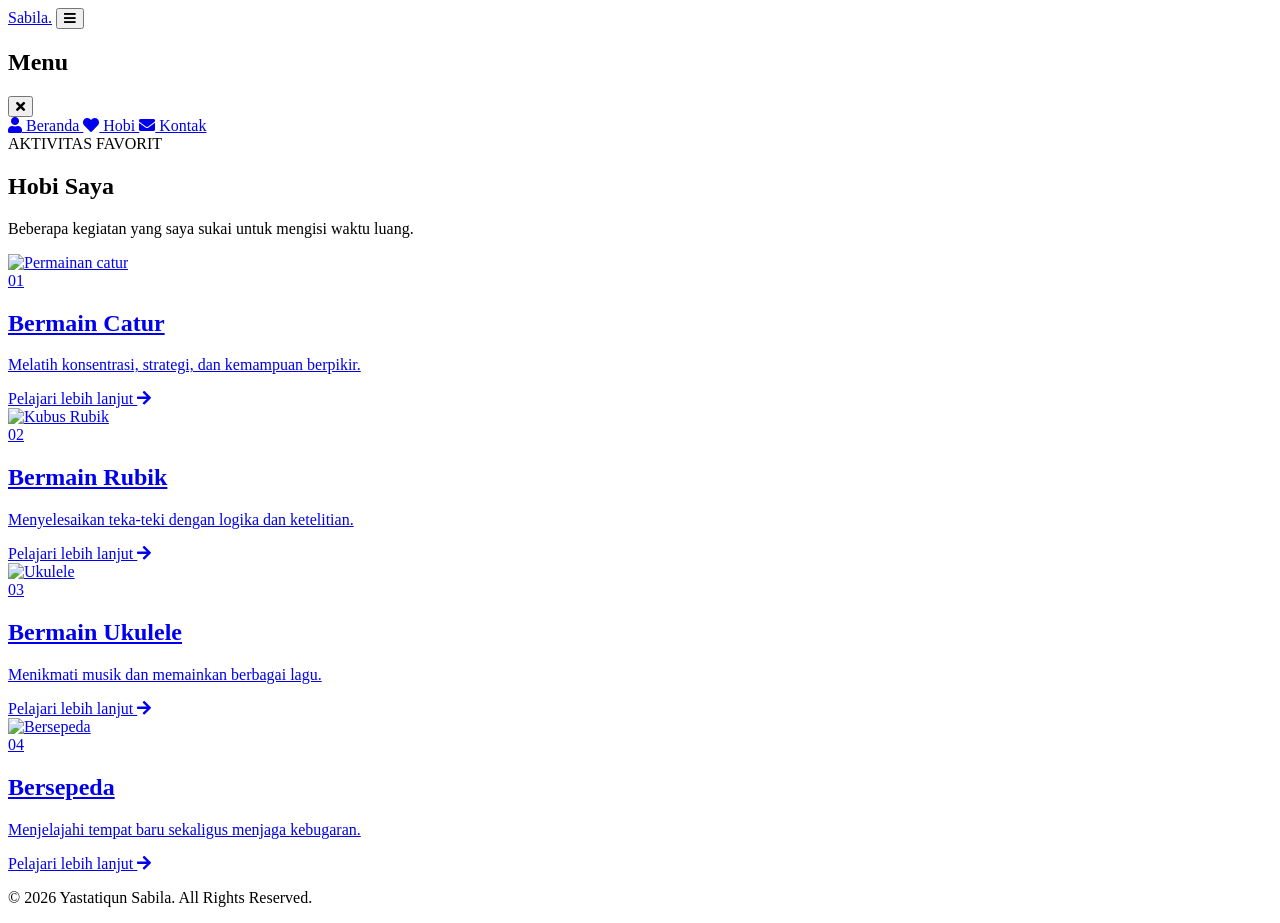
==== hobi.html @ cd987e85 "Update hobi.html" ====
<!DOCTYPE html>
<html lang="id">
<head>
    <meta charset="UTF-8">
    <meta name="viewport" content="width=device-width, initial-scale=1.0">
    <title>Hobi | Yastatiqun Sabila</title>
    <link rel="stylesheet" href="css projek.css">
    <link rel="stylesheet" href="https://cdnjs.cloudflare.com/ajax/libs/font-awesome/5.15.4/css/all.min.css">
</head>
<body>

<header class="header">
    <a href="index.html" class="logo">Sabila<span>.</span></a>
    <button class="btn" aria-label="Buka menu">
        <i class="fas fa-bars"></i>
    </button>
</header>

<aside class="sidebar">
    <div class="sidebar-title">
        <h2>Menu</h2>
        <button class="close-btn" aria-label="Tutup menu">
            <i class="fas fa-times"></i>
        </button>
    </div>

    <nav>
        <a href="index.html">
            <i class="fas fa-user"></i> Beranda
        </a>
        <a href="hobi.html" class="active">
            <i class="fas fa-heart"></i> Hobi
        </a>
        <a href="konten1.html">
            <i class="fas fa-envelope"></i> Kontak
        </a>
    </nav>
</aside>

<div class="overlay"></div>

<main class="container">

    <section class="page-heading">
        <span>AKTIVITAS FAVORIT</span>
        <h1>Hobi Saya</h1>
        <p>Beberapa kegiatan yang saya sukai untuk mengisi waktu luang.</p>
    </section>

    <section class="hobby-grid">

        <a href="https://id.wikipedia.org/wiki/Catur" target="_blank"
           class="hobby-card">
            <img src="images (1).jpeg" alt="Permainan catur">
            <div class="hobby-content">
                <span>01</span>
                <h2>Bermain Catur</h2>
                <p>Melatih konsentrasi, strategi, dan kemampuan berpikir.</p>
                <div class="card-link">Pelajari lebih lanjut <i class="fas fa-arrow-right"></i></div>
            </div>
        </a>

        <a href="https://id.wikipedia.org/wiki/Kubus_Rubik" target="_blank"
           class="hobby-card">
            <img src="rubik_43.jpeg" alt="Kubus Rubik">
            <div class="hobby-content">
                <span>02</span>
                <h2>Bermain Rubik</h2>
                <p>Menyelesaikan teka-teki dengan logika dan ketelitian.</p>
                <div class="card-link">Pelajari lebih lanjut <i class="fas fa-arrow-right"></i></div>
            </div>
        </a>

        <a href="https://id.wikipedia.org/wiki/Ukulele" target="_blank"
           class="hobby-card">
            <img src="ukulele.jpg" alt="Ukulele">
            <div class="hobby-content">
                <span>03</span>
                <h2>Bermain Ukulele</h2>
                <p>Menikmati musik dan memainkan berbagai lagu.</p>
                <div class="card-link">Pelajari lebih lanjut <i class="fas fa-arrow-right"></i></div>
            </div>
        </a>

        <a href="https://id.wikipedia.org/wiki/Sepeda" target="_blank"
           class="hobby-card">
            <img src="sepeda.jpg" alt="Bersepeda">
            <div class="hobby-content">
                <span>04</span>
                <h2>Bersepeda</h2>
                <p>Menjelajahi tempat baru sekaligus menjaga kebugaran.</p>
                <div class="card-link">Pelajari lebih lanjut <i class="fas fa-arrow-right"></i></div>
            </div>
        </a>

    </section>

</main>

<footer class="footer">
    <p>© 2026 Yastatiqun Sabila. All Rights Reserved.</p>
</footer>

<script src="projek.js"></script>
</body>
</html>
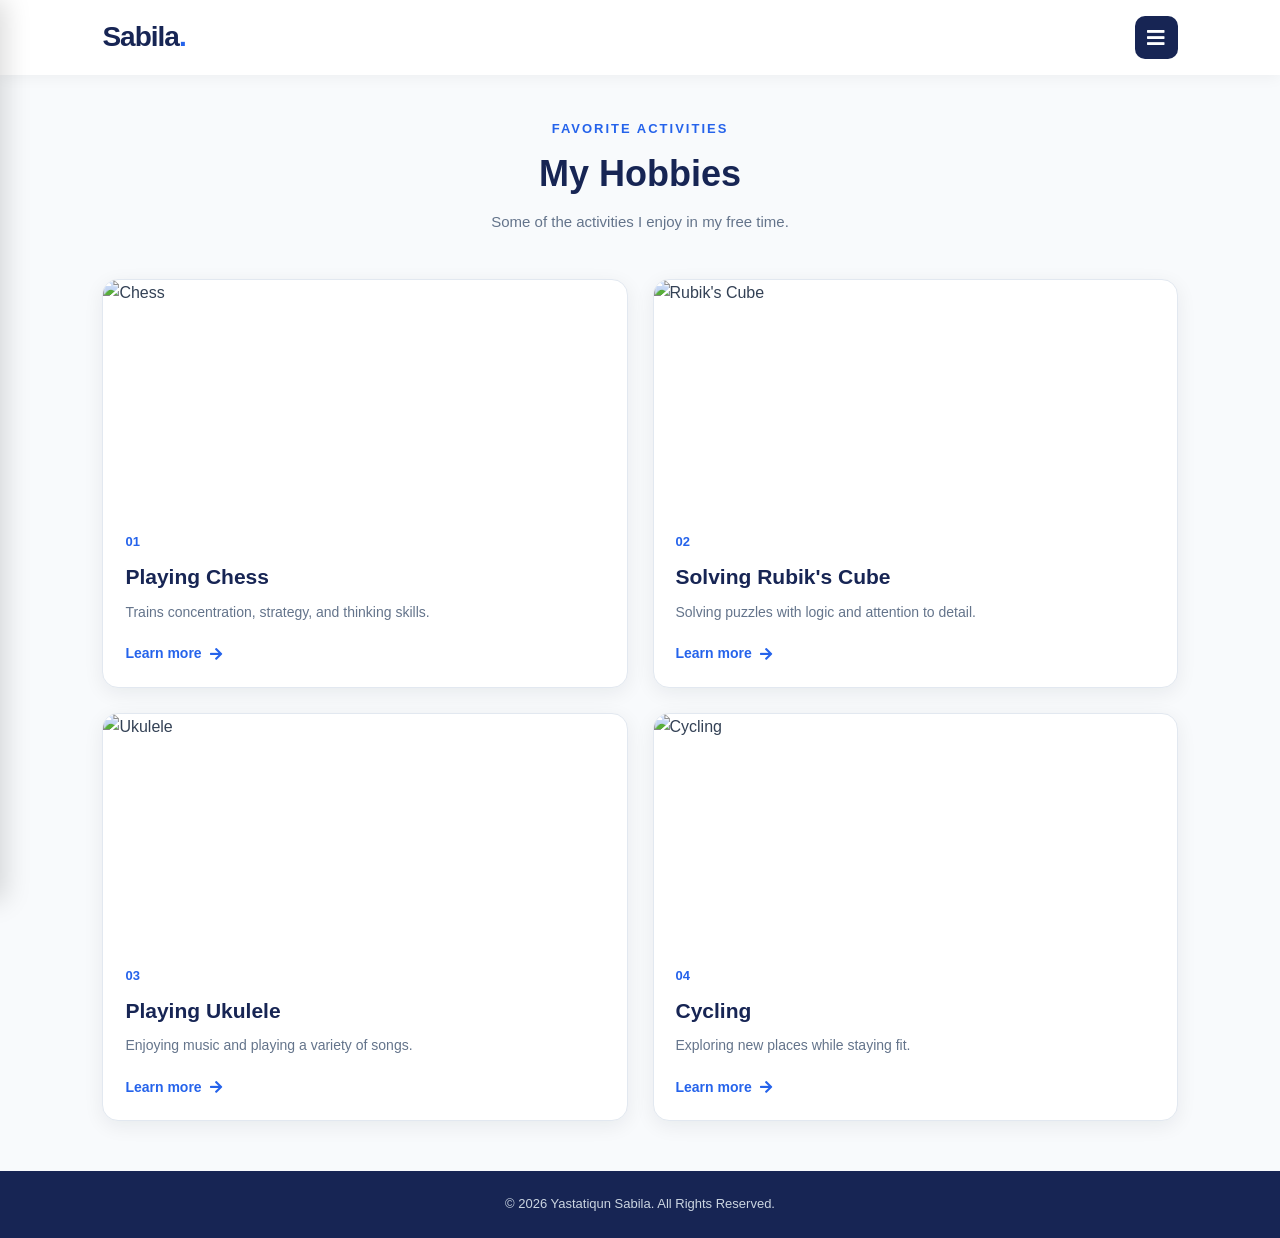
==== commit 7a3033c2: "Update hobi.html" ====
--- a/hobi.html
+++ b/hobi.html
@@ -1,10 +1,9 @@
-
 <!DOCTYPE html>
-<html lang="id">
+<html lang="en">
 <head>
     <meta charset="UTF-8">
     <meta name="viewport" content="width=device-width, initial-scale=1.0">
-    <title>Hobi | Yastatiqun Sabila</title>
+    <title>Hobbies | Yastatiqun Sabila</title>
     <link rel="stylesheet" href="css projek.css">
     <link rel="stylesheet" href="https://cdnjs.cloudflare.com/ajax/libs/font-awesome/5.15.4/css/all.min.css">
 </head>
@@ -12,7 +11,7 @@
 
 <header class="header">
     <a href="index.html" class="logo">Sabila<span>.</span></a>
-    <button class="btn" aria-label="Buka menu">
+    <button class="btn" aria-label="Open menu">
         <i class="fas fa-bars"></i>
     </button>
 </header>
@@ -20,20 +19,20 @@
 <aside class="sidebar">
     <div class="sidebar-title">
         <h2>Menu</h2>
-        <button class="close-btn" aria-label="Tutup menu">
+        <button class="close-btn" aria-label="Close menu">
             <i class="fas fa-times"></i>
         </button>
     </div>
 
     <nav>
         <a href="index.html">
-            <i class="fas fa-user"></i> Beranda
+            <i class="fas fa-user"></i> Home
         </a>
         <a href="hobi.html" class="active">
-            <i class="fas fa-heart"></i> Hobi
+            <i class="fas fa-heart"></i> Hobbies
         </a>
         <a href="konten1.html">
-            <i class="fas fa-envelope"></i> Kontak
+            <i class="fas fa-envelope"></i> Contact
         </a>
     </nav>
 </aside>
@@ -43,32 +42,32 @@
 <main class="container">
 
     <section class="page-heading">
-        <span>AKTIVITAS FAVORIT</span>
-        <h1>Hobi Saya</h1>
-        <p>Beberapa kegiatan yang saya sukai untuk mengisi waktu luang.</p>
+        <span>FAVORITE ACTIVITIES</span>
+        <h1>My Hobbies</h1>
+        <p>Some of the activities I enjoy in my free time.</p>
     </section>
 
     <section class="hobby-grid">
 
         <a href="https://id.wikipedia.org/wiki/Catur" target="_blank"
            class="hobby-card">
-            <img src="images (1).jpeg" alt="Permainan catur">
+            <img src="images (1).jpeg" alt="Chess">
             <div class="hobby-content">
                 <span>01</span>
-                <h2>Bermain Catur</h2>
-                <p>Melatih konsentrasi, strategi, dan kemampuan berpikir.</p>
-                <div class="card-link">Pelajari lebih lanjut <i class="fas fa-arrow-right"></i></div>
+                <h2>Playing Chess</h2>
+                <p>Trains concentration, strategy, and thinking skills.</p>
+                <div class="card-link">Learn more <i class="fas fa-arrow-right"></i></div>
             </div>
         </a>
 
         <a href="https://id.wikipedia.org/wiki/Kubus_Rubik" target="_blank"
            class="hobby-card">
-            <img src="rubik_43.jpeg" alt="Kubus Rubik">
+            <img src="rubik_43.jpeg" alt="Rubik's Cube">
             <div class="hobby-content">
                 <span>02</span>
-                <h2>Bermain Rubik</h2>
-                <p>Menyelesaikan teka-teki dengan logika dan ketelitian.</p>
-                <div class="card-link">Pelajari lebih lanjut <i class="fas fa-arrow-right"></i></div>
+                <h2>Solving Rubik's Cube</h2>
+                <p>Solving puzzles with logic and attention to detail.</p>
+                <div class="card-link">Learn more <i class="fas fa-arrow-right"></i></div>
             </div>
         </a>
 
@@ -77,20 +76,20 @@
             <img src="ukulele.jpg" alt="Ukulele">
             <div class="hobby-content">
                 <span>03</span>
-                <h2>Bermain Ukulele</h2>
-                <p>Menikmati musik dan memainkan berbagai lagu.</p>
-                <div class="card-link">Pelajari lebih lanjut <i class="fas fa-arrow-right"></i></div>
+                <h2>Playing Ukulele</h2>
+                <p>Enjoying music and playing a variety of songs.</p>
+                <div class="card-link">Learn more <i class="fas fa-arrow-right"></i></div>
             </div>
         </a>
 
         <a href="https://id.wikipedia.org/wiki/Sepeda" target="_blank"
            class="hobby-card">
-            <img src="sepeda.jpg" alt="Bersepeda">
+            <img src="sepeda.jpg" alt="Cycling">
             <div class="hobby-content">
                 <span>04</span>
-                <h2>Bersepeda</h2>
-                <p>Menjelajahi tempat baru sekaligus menjaga kebugaran.</p>
-                <div class="card-link">Pelajari lebih lanjut <i class="fas fa-arrow-right"></i></div>
+                <h2>Cycling</h2>
+                <p>Exploring new places while staying fit.</p>
+                <div class="card-link">Learn more <i class="fas fa-arrow-right"></i></div>
             </div>
         </a>
 
--- a/css projek.css
+++ b/css projek.css
@@ -0,0 +1,1070 @@
+/* =========================
+   GLOBAL STYLE
+========================= */
+
+* {
+    margin: 0;
+    padding: 0;
+    box-sizing: border-box;
+}
+
+html {
+    scroll-behavior: smooth;
+}
+
+body {
+    font-family: 'Segoe UI', Arial, sans-serif;
+    background: #f8fafc;
+    color: #334155;
+    line-height: 1.6;
+}
+
+a {
+    text-decoration: none;
+    color: inherit;
+}
+
+button {
+    font: inherit;
+}
+
+/* =========================
+   HEADER
+========================= */
+
+.header {
+    width: 100%;
+    height: 75px;
+    padding: 0 8%;
+    display: flex;
+    justify-content: space-between;
+    align-items: center;
+    background: #ffffff;
+    box-shadow: 0 2px 15px rgba(0,0,0,0.05);
+    position: sticky;
+    top: 0;
+    z-index: 100;
+}
+
+.logo {
+    font-size: 28px;
+    font-weight: 800;
+    color: #172554;
+    letter-spacing: -1px;
+}
+
+.logo span {
+    color: #2563eb;
+}
+
+.btn {
+    width: 43px;
+    height: 43px;
+    border: none;
+    border-radius: 10px;
+    background: #172554;
+    color: white;
+    font-size: 20px;
+    cursor: pointer;
+    transition: 0.3s;
+}
+
+.btn:hover {
+    background: #2563eb;
+}
+
+/* =========================
+   SIDEBAR
+========================= */
+
+.sidebar {
+    position: fixed;
+    top: 0;
+    left: -280px;
+    width: 280px;
+    height: 100vh;
+    background: #172554;
+    color: white;
+    z-index: 200;
+    padding: 30px 22px;
+    transition: 0.35s ease;
+    box-shadow: 5px 0 25px rgba(0,0,0,0.15);
+}
+
+.sidebar.show {
+    left: 0;
+}
+
+.sidebar-title {
+    display: flex;
+    justify-content: space-between;
+    align-items: center;
+    margin-bottom: 40px;
+}
+
+.sidebar-title h2 {
+    font-size: 24px;
+}
+
+.close-btn {
+    border: none;
+    background: transparent;
+    color: white;
+    font-size: 23px;
+    cursor: pointer;
+}
+
+.sidebar nav {
+    display: flex;
+    flex-direction: column;
+    gap: 12px;
+}
+
+.sidebar nav a {
+    padding: 14px 16px;
+    border-radius: 10px;
+    color: #dbeafe;
+    font-size: 16px;
+    transition: 0.3s;
+}
+
+.sidebar nav a i {
+    width: 28px;
+}
+
+.sidebar nav a:hover,
+.sidebar nav a.active {
+    background: #2563eb;
+    color: white;
+}
+
+.overlay {
+    position: fixed;
+    inset: 0;
+    background: rgba(15,23,42,0.5);
+    z-index: 150;
+    opacity: 0;
+    visibility: hidden;
+    transition: 0.3s;
+}
+
+.overlay.show {
+    opacity: 1;
+    visibility: visible;
+}
+
+/* =========================
+   MAIN CONTAINER
+========================= */
+
+.container {
+    max-width: 1150px;
+    width: 84%;
+    margin: auto;
+    min-height: calc(100vh - 145px);
+}
+
+/* =========================
+   PROFILE
+========================= */
+
+.profile-section {
+    display: flex;
+    align-items: center;
+    gap: 65px;
+    padding: 85px 0;
+}
+
+.profile-image {
+    width: 320px;
+    height: 380px;
+    flex-shrink: 0;
+    border-radius: 25px;
+    overflow: hidden;
+    box-shadow: 15px 15px 0 #dbeafe;
+}
+
+.profile-image img {
+    width: 100%;
+    height: 100%;
+    object-fit: cover;
+    object-position: center;
+}
+
+.subtitle,
+.section-heading span {
+    font-size: 13px;
+    font-weight: 700;
+    letter-spacing: 2px;
+    color: #2563eb;
+}
+
+.profile-content h1 {
+    font-size: 42px;
+    color: #172554;
+    line-height: 1.25;
+    margin: 18px 0;
+}
+
+.profile-content h1 span {
+    color: #2563eb;
+}
+
+.description {
+    color: #64748b;
+    font-size: 16px;
+    max-width: 500px;
+    margin-bottom: 28px;
+}
+
+.profile-buttons {
+    display: flex;
+    gap: 13px;
+    flex-wrap: wrap;
+}
+
+.primary-btn,
+.secondary-btn {
+    padding: 12px 22px;
+    border-radius: 9px;
+    font-size: 14px;
+    font-weight: 600;
+    transition: 0.3s;
+}
+
+.primary-btn {
+    background: #2563eb;
+    color: white;
+}
+
+.primary-btn:hover {
+    background: #172554;
+    transform: translateY(-3px);
+}
+
+.secondary-btn {
+    border: 1px solid #cbd5e1;
+    color: #172554;
+}
+
+.secondary-btn:hover {
+    background: #dbeafe;
+}
+
+/* =========================
+   SECTION HEADING
+========================= */
+
+.section-heading {
+    margin-bottom: 30px;
+}
+
+.section-heading h2 {
+    color: #172554;
+    font-size: 30px;
+    margin-top: 7px;
+}
+
+.section-heading > p {
+    color: #64748b;
+    margin-top: 8px;
+}
+
+/* =========================
+   BIODATA
+========================= */
+
+.about-section,
+.education-section {
+    padding: 55px 0;
+}
+
+.info-grid {
+    display: grid;
+    grid-template-columns: repeat(2, 1fr);
+    gap: 18px;
+}
+
+.info-card {
+    background: white;
+    border: 1px solid #e2e8f0;
+    border-radius: 13px;
+    padding: 22px;
+    display: flex;
+    align-items: center;
+    gap: 18px;
+    transition: 0.3s;
+}
+
+.info-card:hover {
+    transform: translateY(-4px);
+    box-shadow: 0 8px 25px rgba(0,0,0,0.06);
+}
+
+.info-card i {
+    width: 48px;
+    height: 48px;
+    background: #dbeafe;
+    color: #2563eb;
+    display: flex;
+    align-items: center;
+    justify-content: center;
+    border-radius: 12px;
+    font-size: 20px;
+    flex-shrink: 0;
+}
+
+.info-card small {
+    color: #94a3b8;
+    font-size: 13px;
+}
+
+.info-card p {
+    color: #172554;
+    font-weight: 600;
+    overflow-wrap: anywhere;
+}
+
+/* =========================
+   EDUCATION TIMELINE
+========================= */
+
+.timeline {
+    border-left: 3px solid #bfdbfe;
+    margin-left: 10px;
+    padding-left: 30px;
+}
+
+.timeline-item {
+    position: relative;
+    padding-bottom: 30px;
+}
+
+.timeline-item::before {
+    content: "";
+    position: absolute;
+    width: 13px;
+    height: 13px;
+    background: #2563eb;
+    border-radius: 50%;
+    left: -38px;
+    top: 6px;
+}
+
+.timeline-item span {
+    color: #2563eb;
+    font-size: 13px;
+    font-weight: 700;
+}
+
+.timeline-item h3 {
+    color: #172554;
+    margin: 5px 0;
+}
+
+.timeline-item p {
+    color: #64748b;
+}
+
+/* =========================
+   KETERAMPILAN
+========================= */
+
+.cv-section {
+    padding: 55px 0;
+}
+
+.skill-grid {
+    display: grid;
+    grid-template-columns: repeat(3, 1fr);
+    gap: 18px;
+}
+
+.skill-item {
+    background: white;
+    border: 1px solid #e2e8f0;
+    border-radius: 13px;
+    padding: 22px;
+    display: flex;
+    flex-direction: column;
+    gap: 7px;
+    transition: 0.3s;
+}
+
+.skill-item:hover {
+    transform: translateY(-5px);
+    box-shadow: 0 8px 25px rgba(0,0,0,0.06);
+}
+
+.skill-item i {
+    font-size: 27px;
+    color: #2563eb;
+    margin-bottom: 8px;
+}
+
+.skill-item span {
+    color: #172554;
+    font-weight: 700;
+}
+
+.skill-item small {
+    color: #64748b;
+}
+
+/* =========================
+   PELATIHAN & PENGALAMAN
+   DUA KOLOM
+========================= */
+
+.resume-grid {
+    display: grid;
+    grid-template-columns: 1fr 1fr;
+    gap: 25px;
+    align-items: stretch;
+}
+
+.resume-column {
+    background: #ffffff;
+    border: 1px solid #e2e8f0;
+    border-radius: 16px;
+    padding: 25px;
+    transition: 0.3s;
+}
+
+.resume-column:hover {
+    box-shadow: 0 10px 25px rgba(0,0,0,0.05);
+    transform: translateY(-4px);
+}
+
+.resume-heading {
+    display: flex;
+    align-items: center;
+    gap: 12px;
+    padding-bottom: 18px;
+    margin-bottom: 20px;
+    border-bottom: 1px solid #e2e8f0;
+}
+
+.resume-heading > i {
+    width: 42px;
+    height: 42px;
+    background: #dbeafe;
+    color: #2563eb;
+    display: flex;
+    align-items: center;
+    justify-content: center;
+    border-radius: 10px;
+    font-size: 18px;
+    flex-shrink: 0;
+}
+
+.resume-heading h3 {
+    color: #172554;
+    font-size: 19px;
+}
+
+.resume-item {
+    display: flex;
+    align-items: flex-start;
+    gap: 15px;
+    padding: 15px 0;
+    border-bottom: 1px solid #f1f5f9;
+}
+
+.resume-item:last-child {
+    border-bottom: none;
+    padding-bottom: 0;
+}
+
+.resume-icon {
+    width: 38px;
+    height: 38px;
+    flex-shrink: 0;
+    display: flex;
+    justify-content: center;
+    align-items: center;
+    background: #eff6ff;
+    color: #2563eb;
+    border-radius: 9px;
+    font-size: 16px;
+}
+
+.resume-content {
+    flex: 1;
+}
+
+.resume-content h4 {
+    color: #172554;
+    font-size: 15px;
+    margin-bottom: 5px;
+}
+
+.resume-content p {
+    color: #64748b;
+    font-size: 13px;
+    line-height: 1.6;
+}
+
+/* =========================
+   PROJECT CARDS
+========================= */
+
+.project-grid {
+    display: grid;
+    grid-template-columns: repeat(3, 1fr);
+    gap: 20px;
+}
+
+.project-card {
+    background: white;
+    padding: 25px;
+    border-radius: 15px;
+    border: 1px solid #e2e8f0;
+    transition: 0.3s;
+    display: flex;
+    flex-direction: column;
+    align-items: flex-start;
+}
+
+.project-card:hover {
+    transform: translateY(-6px);
+    box-shadow: 0 12px 25px rgba(0,0,0,0.07);
+}
+
+.project-icon {
+    width: 55px;
+    height: 55px;
+    background: #dbeafe;
+    color: #2563eb;
+    display: flex;
+    justify-content: center;
+    align-items: center;
+    border-radius: 13px;
+    font-size: 23px;
+    margin-bottom: 18px;
+}
+
+.project-category {
+    display: inline-block;
+    color: #2563eb;
+    background: #dbeafe;
+    padding: 5px 10px;
+    border-radius: 5px;
+    font-size: 10px;
+    font-weight: 700;
+    letter-spacing: 1px;
+    margin-bottom: 12px;
+}
+
+.project-card h3 {
+    color: #172554;
+    font-size: 17px;
+    margin-bottom: 8px;
+}
+
+.project-card p {
+    color: #64748b;
+    font-size: 14px;
+    line-height: 1.7;
+}
+
+.project-link {
+    display: inline-flex;
+    align-items: center;
+    justify-content: center;
+    gap: 9px;
+    margin-top: 18px;
+    padding: 10px 15px;
+    background: #172554;
+    color: white;
+    border-radius: 8px;
+    font-size: 12px;
+    font-weight: 600;
+    transition: 0.3s;
+}
+
+.project-link:hover {
+    background: #2563eb;
+    transform: translateY(-3px);
+}
+
+.project-link i {
+    font-size: 15px;
+}
+
+/* =========================
+   MOTTO HIDUP
+========================= */
+
+.motto-section {
+    background: #172554;
+    color: white;
+    padding: 45px 25px;
+    text-align: center;
+    border-radius: 18px;
+    margin: 50px 0 70px;
+}
+
+.motto-section > i {
+    color: #60a5fa;
+    font-size: 35px;
+    margin-bottom: 15px;
+}
+
+.motto-section h2 {
+    font-size: 24px;
+    margin-bottom: 12px;
+}
+
+.motto-section p {
+    color: #dbeafe;
+    font-size: 17px;
+    font-style: italic;
+}
+
+/* =========================
+   FOOTER
+========================= */
+
+.footer {
+    background: #172554;
+    color: #cbd5e1;
+    text-align: center;
+    padding: 23px 15px;
+    font-size: 13px;
+}
+
+/* =========================
+   RESPONSIVE TABLET
+========================= */
+
+@media (max-width: 900px) {
+
+    .container {
+        width: 88%;
+    }
+
+    .profile-section {
+        gap: 35px;
+    }
+
+    .profile-image {
+        width: 260px;
+        height: 320px;
+    }
+
+    .profile-content h1 {
+        font-size: 34px;
+    }
+
+    .project-grid {
+        grid-template-columns: repeat(2, 1fr);
+    }
+
+}
+
+/* =========================
+   RESPONSIVE MOBILE
+========================= */
+
+@media (max-width: 768px) {
+
+    .header {
+        padding: 0 6%;
+    }
+
+    .container {
+        width: 88%;
+    }
+
+    .profile-section {
+        flex-direction: column;
+        text-align: center;
+        padding: 55px 0;
+        gap: 35px;
+    }
+
+    .profile-image {
+        width: 230px;
+        height: 270px;
+    }
+
+    .profile-content h1 {
+        font-size: 32px;
+    }
+
+    .description {
+        margin-left: auto;
+        margin-right: auto;
+    }
+
+    .profile-buttons {
+        justify-content: center;
+    }
+
+    .info-grid {
+        grid-template-columns: 1fr;
+    }
+
+    .skill-grid {
+        grid-template-columns: repeat(2, 1fr);
+    }
+
+    .resume-grid {
+        grid-template-columns: 1fr;
+        gap: 20px;
+    }
+
+    .resume-column {
+        padding: 20px;
+    }
+
+    .project-grid {
+        grid-template-columns: 1fr;
+    }
+
+    .section-heading h2 {
+        font-size: 26px;
+    }
+
+}
+
+/* =========================
+   RESPONSIVE HP KECIL
+========================= */
+
+@media (max-width: 420px) {
+
+    .profile-content h1 {
+        font-size: 27px;
+    }
+
+    .profile-image {
+        width: 200px;
+        height: 240px;
+    }
+
+    .skill-grid {
+        grid-template-columns: 1fr;
+    }
+
+    .resume-heading h3 {
+        font-size: 17px;
+    }
+
+    .motto-section p {
+        font-size: 15px;
+    }
+
+    .project-link {
+        font-size: 11px;
+    }
+
+}
+
+
+/* =====================================
+   HEADING HALAMAN HOBI & KONTAK
+===================================== */
+
+.page-heading {
+    text-align: center;
+    max-width: 700px;
+    margin: 40px auto 45px;
+}
+
+.page-heading > span {
+    display: inline-block;
+    color: #2563eb;
+    font-size: 13px;
+    font-weight: 700;
+    letter-spacing: 2px;
+    margin-bottom: 12px;
+}
+
+.page-heading h1 {
+    color: #172554;
+    font-size: 36px;
+    line-height: 1.2;
+    margin-bottom: 14px;
+}
+
+.page-heading p {
+    color: #64748b;
+    font-size: 15px;
+    line-height: 1.7;
+}
+
+/* =====================================
+   HALAMAN HOBI
+===================================== */
+
+.hobby-grid {
+    display: grid;
+    grid-template-columns: repeat(2, minmax(0, 1fr));
+    gap: 25px;
+    margin-bottom: 50px;
+}
+
+.hobby-card {
+    display: flex;
+    flex-direction: column;
+    min-width: 0;
+    overflow: hidden;
+    background: #ffffff;
+    border: 1px solid #e2e8f0;
+    border-radius: 16px;
+    box-shadow: 0 5px 20px rgba(15, 23, 42, 0.07);
+    transition: transform 0.25s ease, box-shadow 0.25s ease;
+}
+
+.hobby-card:hover {
+    transform: translateY(-6px);
+    box-shadow: 0 12px 28px rgba(15, 23, 42, 0.13);
+}
+
+.hobby-card > img {
+    display: block;
+    width: 100%;
+    height: 230px;
+    object-fit: cover;
+}
+
+.hobby-content {
+    display: flex;
+    flex-direction: column;
+    align-items: flex-start;
+    flex: 1;
+    padding: 22px;
+}
+
+.hobby-content > span {
+    color: #2563eb;
+    font-size: 13px;
+    font-weight: 700;
+    margin-bottom: 10px;
+}
+
+.hobby-content h2 {
+    color: #172554;
+    font-size: 21px;
+    line-height: 1.3;
+    margin-bottom: 10px;
+}
+
+.hobby-content p {
+    color: #64748b;
+    font-size: 14px;
+    line-height: 1.7;
+    margin-bottom: 18px;
+}
+
+.card-link {
+    display: inline-flex;
+    align-items: center;
+    gap: 8px;
+    margin-top: auto;
+    color: #2563eb;
+    font-size: 14px;
+    font-weight: 600;
+}
+
+/* =====================================
+   HALAMAN KONTAK
+===================================== */
+
+.contact-grid {
+    display: grid;
+    grid-template-columns: repeat(2, minmax(0, 1fr));
+    gap: 25px;
+    margin-bottom: 60px;
+}
+
+.contact-card {
+    display: flex;
+    align-items: center;
+    gap: 20px;
+    min-width: 0;
+    padding: 28px;
+    background: #ffffff;
+    border: 1px solid #e2e8f0;
+    border-radius: 16px;
+    box-shadow: 0 5px 20px rgba(15, 23, 42, 0.07);
+    transition: transform 0.25s ease, box-shadow 0.25s ease;
+}
+
+.contact-card:hover {
+    transform: translateY(-5px);
+    box-shadow: 0 12px 28px rgba(15, 23, 42, 0.12);
+}
+
+.contact-icon {
+    display: flex;
+    align-items: center;
+    justify-content: center;
+    flex: 0 0 65px;
+    width: 65px;
+    height: 65px;
+    border-radius: 15px;
+    background: #eff6ff;
+    color: #2563eb;
+    font-size: 30px;
+}
+
+.contact-card.instagram .contact-icon {
+    color: #d9468f;
+    background: #fdf2f8;
+}
+
+.contact-card.whatsapp .contact-icon {
+    color: #16a34a;
+    background: #f0fdf4;
+}
+
+.contact-card h2 {
+    color: #172554;
+    font-size: 20px;
+    margin-bottom: 7px;
+}
+
+.contact-card p {
+    color: #64748b;
+    font-size: 14px;
+    line-height: 1.6;
+    margin-bottom: 12px;
+    overflow-wrap: anywhere;
+}
+
+.contact-card > div:last-child > span {
+    display: inline-flex;
+    align-items: center;
+    gap: 8px;
+    color: #2563eb;
+    font-size: 13px;
+    font-weight: 600;
+}
+
+/* =====================================
+   TUGAS / DOKUMEN (GOOGLE DRIVE)
+===================================== */
+
+.drive-grid {
+    display: grid;
+    grid-template-columns: repeat(2, minmax(0, 1fr));
+    gap: 20px;
+}
+
+.drive-card {
+    display: flex;
+    flex-direction: column;
+    justify-content: space-between;
+    gap: 24px;
+    min-height: 280px;
+    padding: 25px;
+    background: #ffffff;
+    border: 1px solid #e2e8f0;
+    border-radius: 15px;
+    transition: 0.3s;
+}
+
+.drive-card:hover {
+    transform: translateY(-6px);
+    box-shadow: 0 12px 25px rgba(0, 0, 0, 0.07);
+}
+
+.drive-text small {
+    display: inline-block;
+    color: #2563eb;
+    background: #dbeafe;
+    padding: 5px 10px;
+    border-radius: 5px;
+    font-size: 11px;
+    font-weight: 700;
+    letter-spacing: 0.5px;
+    margin-bottom: 14px;
+}
+
+.drive-text h3 {
+    color: #172554;
+    font-size: 20px;
+    line-height: 1.3;
+    margin-bottom: 10px;
+}
+
+.drive-text p {
+    color: #64748b;
+    font-size: 14px;
+    line-height: 1.7;
+}
+
+.drive-btn {
+    align-self: flex-start;
+    padding: 10px 20px;
+    background: #172554;
+    color: #ffffff;
+    font-size: 13px;
+    font-weight: 600;
+    border-radius: 8px;
+    transition: 0.3s;
+}
+
+.drive-btn:hover {
+    background: #2563eb;
+    transform: translateY(-3px);
+}
+
+/* =====================================
+   RESPONSIVE HALAMAN HOBI, KONTAK, DRIVE
+===================================== */
+
+@media (max-width: 768px) {
+    .page-heading {
+        margin: 30px auto 35px;
+        padding: 0 10px;
+    }
+
+    .page-heading h1 {
+        font-size: 29px;
+    }
+
+    .hobby-grid,
+    .contact-grid,
+    .drive-grid {
+        grid-template-columns: 1fr;
+        gap: 20px;
+    }
+
+    .hobby-card > img {
+        height: 220px;
+    }
+
+    .contact-card {
+        padding: 22px;
+    }
+
+    .drive-card {
+        min-height: auto;
+    }
+}
+
+@media (max-width: 420px) {
+    .page-heading h1 {
+        font-size: 25px;
+    }
+
+    .hobby-content {
+        padding: 18px;
+    }
+
+    .contact-card {
+        gap: 14px;
+        padding: 18px;
+    }
+
+    .contact-icon {
+        flex-basis: 55px;
+        width: 55px;
+        height: 55px;
+        font-size: 25px;
+    }
+}
